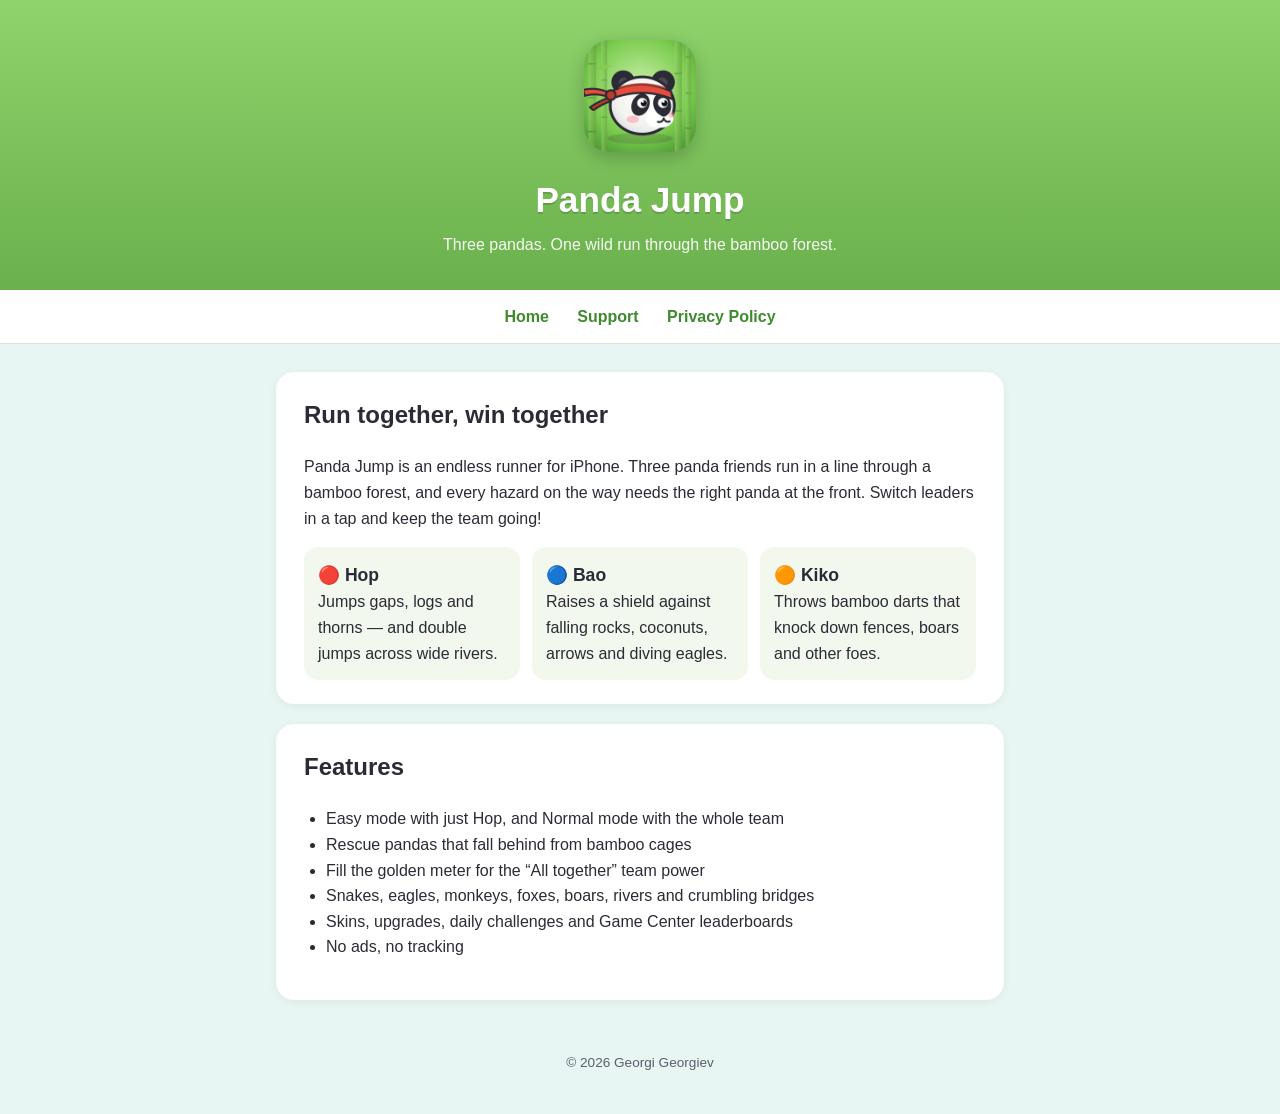
==== index.html @ 582b2ae7 "Update Panda Jump site" ====
<!DOCTYPE html>
<html lang="en">
<head>
  <meta charset="utf-8">
  <meta name="viewport" content="width=device-width, initial-scale=1">
  <title>Panda Jump</title>
  <meta name="description" content="Panda Jump is an endless runner where three pandas work as a team: Hop jumps, Bao shields and Kiko throws bamboo darts.">
  <link rel="icon" href="img/favicon.png">
  <link rel="stylesheet" href="style.css">
</head>
<body>
  <header>
    <img src="img/icon.png" alt="Panda Jump icon">
    <h1>Panda Jump</h1>
    <p>Three pandas. One wild run through the bamboo forest.</p>
  </header>
  <nav>
    <a href="./">Home</a>
    <a href="support.html">Support</a>
    <a href="privacy.html">Privacy Policy</a>
  </nav>
  <main>
    <div class="card">
      <h2>Run together, win together</h2>
      <p>Panda Jump is an endless runner for iPhone. Three panda friends run in a line through a bamboo forest,
        and every hazard on the way needs the right panda at the front. Switch leaders in a tap and keep the team going!</p>
      <div class="pandas">
        <div class="panda"><b>🔴 Hop</b>Jumps gaps, logs and thorns — and double jumps across wide rivers.</div>
        <div class="panda"><b>🔵 Bao</b>Raises a shield against falling rocks, coconuts, arrows and diving eagles.</div>
        <div class="panda"><b>🟠 Kiko</b>Throws bamboo darts that knock down fences, boars and other foes.</div>
      </div>
    </div>
    <div class="card">
      <h2>Features</h2>
      <ul>
        <li>Easy mode with just Hop, and Normal mode with the whole team</li>
        <li>Rescue pandas that fall behind from bamboo cages</li>
        <li>Fill the golden meter for the “All together” team power</li>
        <li>Snakes, eagles, monkeys, foxes, boars, rivers and crumbling bridges</li>
        <li>Skins, upgrades, daily challenges and Game Center leaderboards</li>
        <li>No ads, no tracking</li>
      </ul>
    </div>
  </main>
  <footer>© 2026 Georgi Georgiev</footer>
</body>
</html>
---- style.css ----
:root {
  --green: #6ab04c;
  --green-dark: #3f8a2e;
  --ink: #2b2b35;
  --muted: #5d5d6e;
  --paper: #ffffff;
  --sky: #e7f6f2;
  --gold: #ffd54f;
}
* { box-sizing: border-box; }
body {
  margin: 0;
  font-family: -apple-system, BlinkMacSystemFont, "Segoe UI", Roboto, Helvetica, Arial, sans-serif;
  color: var(--ink);
  background: var(--sky);
  line-height: 1.6;
}
header {
  background: linear-gradient(180deg, #8fd36b, var(--green));
  color: #fff;
  text-align: center;
  padding: 40px 16px 32px;
}
header img { width: 112px; height: 112px; border-radius: 26px; box-shadow: 0 6px 18px rgba(0,0,0,.2); }
header h1 { margin: 12px 0 4px; font-size: 2.2rem; text-shadow: 0 2px 0 rgba(0,0,0,.15); }
header p { margin: 0; opacity: .95; }
nav { text-align: center; padding: 14px 16px; background: var(--paper); border-bottom: 1px solid #dde5d6; }
nav a { color: var(--green-dark); font-weight: 600; margin: 0 12px; text-decoration: none; }
nav a:hover { text-decoration: underline; }
main { max-width: 760px; margin: 28px auto; padding: 0 16px; }
.card { background: var(--paper); border-radius: 18px; padding: 24px 28px; box-shadow: 0 2px 10px rgba(0,0,0,.06); margin-bottom: 20px; }
h2 { margin-top: 0; }
h3 { margin-bottom: 4px; }
ul { padding-left: 22px; }
a { color: var(--green-dark); }
.muted { color: var(--muted); font-size: .92rem; }
.pandas { display: grid; grid-template-columns: repeat(auto-fit, minmax(180px, 1fr)); gap: 12px; }
.panda { border-radius: 14px; padding: 14px; background: #f3f8ee; }
.panda b { display: block; font-size: 1.1rem; }
footer { text-align: center; color: var(--muted); font-size: .85rem; padding: 24px 16px 40px; }
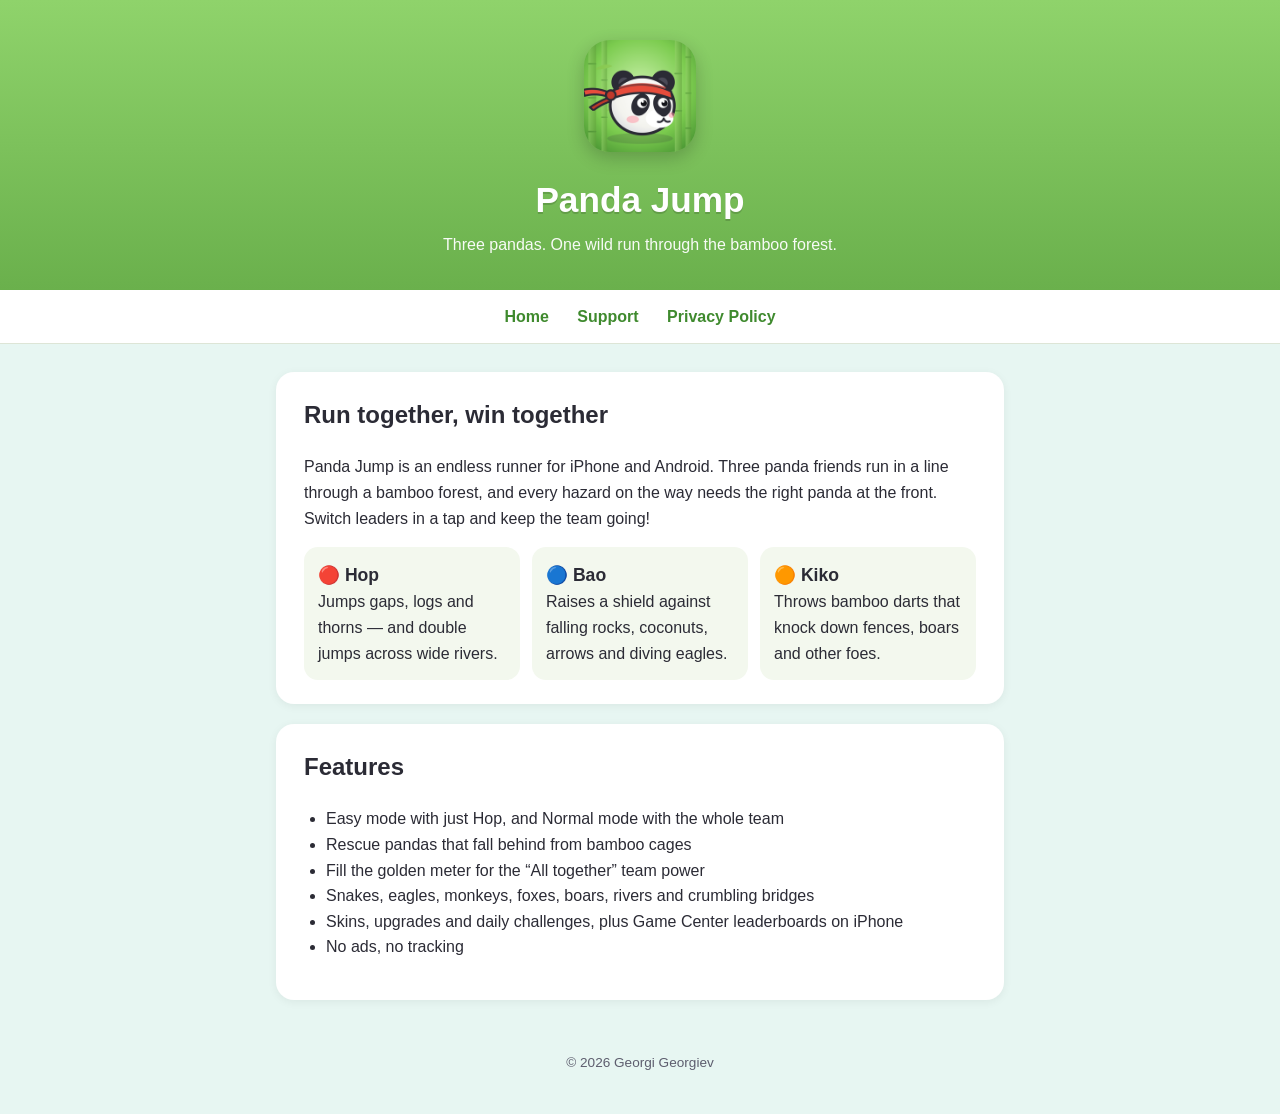
==== commit 2dbca3a5: "Update Panda Jump site" ====
--- a/index.html
+++ b/index.html
@@ -22,7 +22,7 @@
   <main>
     <div class="card">
       <h2>Run together, win together</h2>
-      <p>Panda Jump is an endless runner for iPhone. Three panda friends run in a line through a bamboo forest,
+      <p>Panda Jump is an endless runner for iPhone and Android. Three panda friends run in a line through a bamboo forest,
         and every hazard on the way needs the right panda at the front. Switch leaders in a tap and keep the team going!</p>
       <div class="pandas">
         <div class="panda"><b>🔴 Hop</b>Jumps gaps, logs and thorns — and double jumps across wide rivers.</div>
@@ -37,7 +37,7 @@
         <li>Rescue pandas that fall behind from bamboo cages</li>
         <li>Fill the golden meter for the “All together” team power</li>
         <li>Snakes, eagles, monkeys, foxes, boars, rivers and crumbling bridges</li>
-        <li>Skins, upgrades, daily challenges and Game Center leaderboards</li>
+        <li>Skins, upgrades and daily challenges, plus Game Center leaderboards on iPhone</li>
         <li>No ads, no tracking</li>
       </ul>
     </div>
